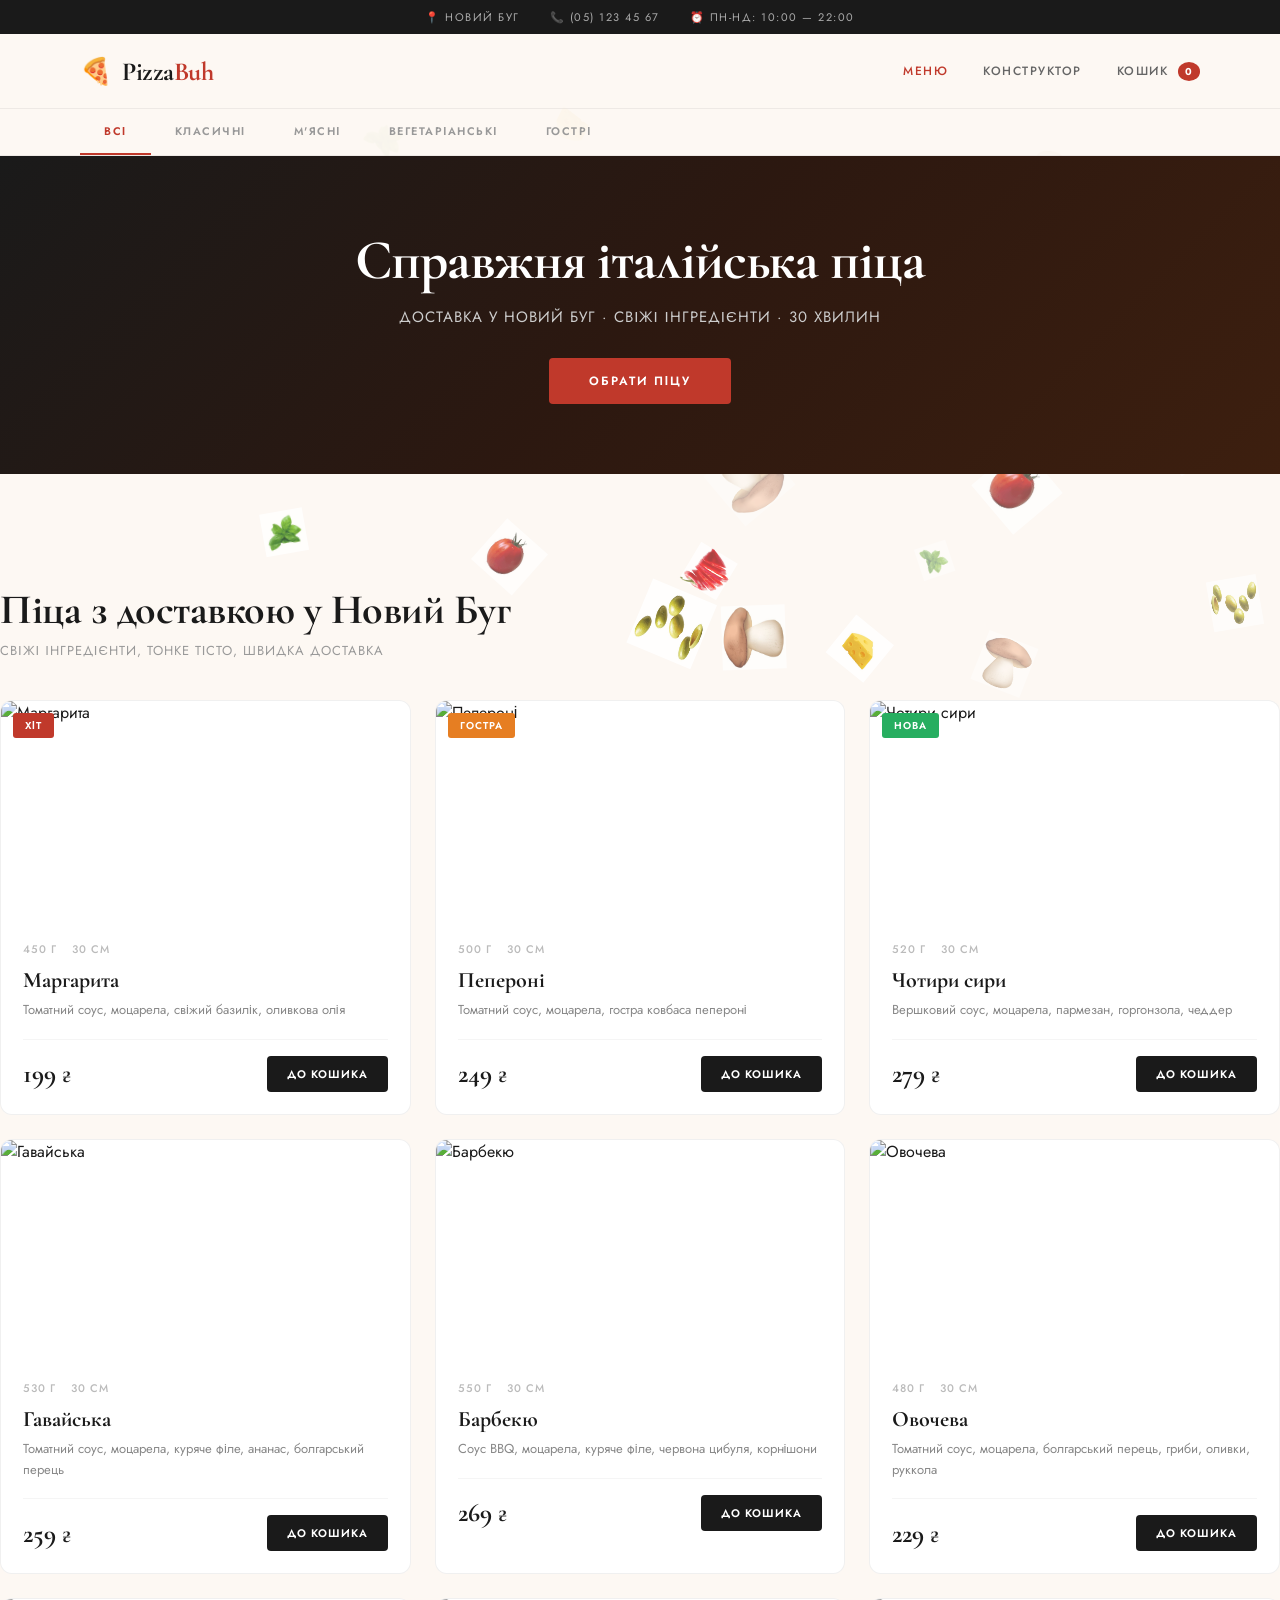
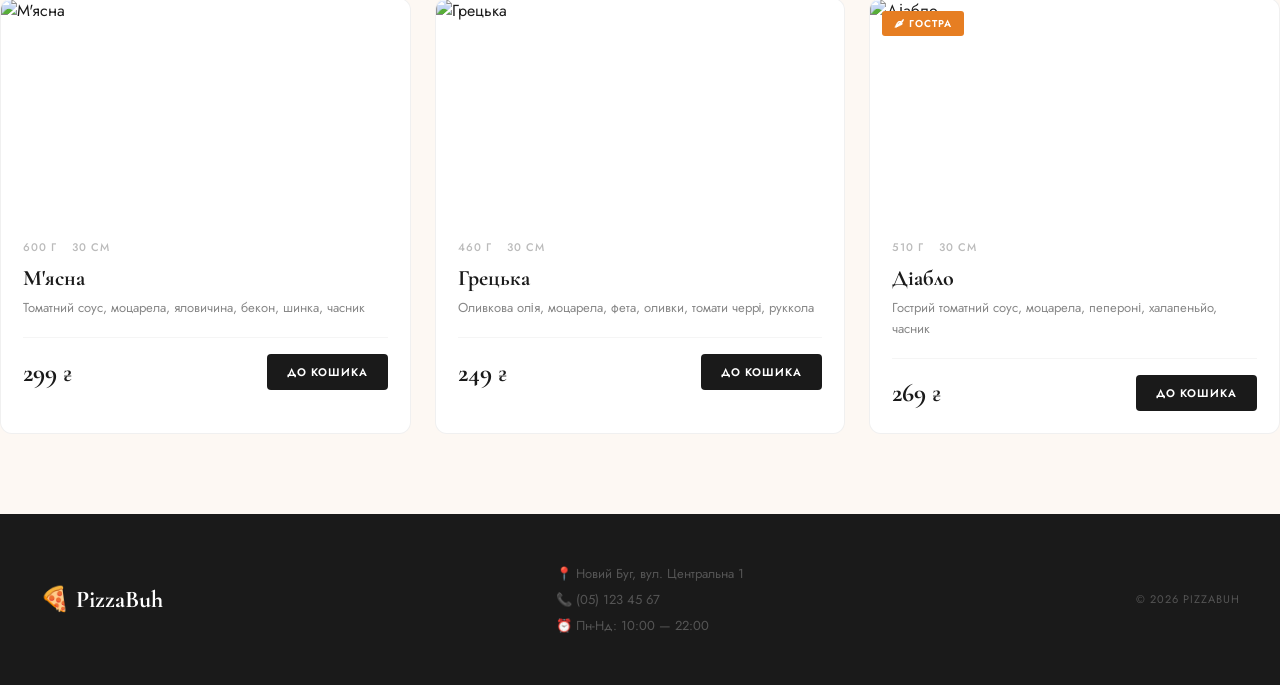
==== public/index.html @ c0961aca "Новий сайт PizzaBuh" ====
<!DOCTYPE html>
<html lang="uk">
<head>
    <meta charset="UTF-8">
    <meta name="viewport" content="width=device-width, initial-scale=1.0">
    <title>PizzaBuh — доставка піци у Новий Буг</title>
    <link rel="icon" href="data:image/svg+xml,<svg xmlns='http://www.w3.org/2000/svg' viewBox='0 0 100 100'><text y='.9em' font-size='90'>🍕</text></svg>">
    <link rel="stylesheet" href="css/style.css">
    <link href="https://fonts.googleapis.com/css2?family=Cormorant+Garamond:wght@400;600;700&family=Jost:wght@300;400;500;600;700&display=swap" rel="stylesheet">
</head>
<body>
<canvas id="food-canvas" style="position:fixed;top:0;left:0;width:100%;height:100%;pointer-events:none;z-index:0;"></canvas>
    <div class="topbar">
        <span>📍 Новий Буг</span>
        <span>📞 (05) 123 45 67</span>
        <span>⏰ Пн-Нд: 10:00 — 22:00</span>
    </div>

    <header>
        <div class="header-inner">
            <a href="index.html" class="logo">
                <span class="logo-icon">🍕</span>
                <span class="logo-text">Pizza<span>Buh</span></span>
            </a>
            <nav>
                <a href="index.html" class="active">Меню</a>
                <a href="constructor.html">Конструктор</a>
                <a href="cart.html">Кошик <span class="cart-badge" id="cart-count">0</span></a>
            </nav>
        </div>
    </header>

    <div class="categories">
        <div class="categories-inner">
            <button class="cat-btn active" onclick="filterPizza('all', this)">Всі</button>
            <button class="cat-btn" onclick="filterPizza('classic', this)">Класичні</button>
            <button class="cat-btn" onclick="filterPizza('meat', this)">М'ясні</button>
            <button class="cat-btn" onclick="filterPizza('veggie', this)">Вегетаріанські</button>
            <button class="cat-btn" onclick="filterPizza('spicy', this)">Гострі</button>
        </div>
    </div>
<!-- Герой секція -->
    <div class="hero-section">
        <div class="hero-content">
            <h2>Справжня італійська піца</h2>
            <p>Доставка у Новий Буг · Свіжі інгредієнти · 30 хвилин</p>
            <a href="#menu" class="hero-btn">Обрати піцу</a>
        </div>
    </div>
    <main class="menu-container" id="menu"></main>
        <h1 class="menu-title">Піца з доставкою у Новий Буг</h1>
        <p class="menu-subtitle">Свіжі інгредієнти, тонке тісто, швидка доставка</p>

        <div class="pizza-grid" id="pizza-grid">

            <div class="card" data-category="classic" onclick="openModal(1)">
                <div class="card-img-wrap">
                    <img src="https://images.unsplash.com/photo-1574071318508-1cdbab80d002?w=400&h=400&fit=crop" alt="Маргарита">
                    <span class="card-badge">Хіт</span>
                </div>
                <div class="card-body">
                    <div class="card-meta"><span>450 г</span><span>30 см</span></div>
                    <h3>Маргарита</h3>
                    <p>Томатний соус, моцарела, свіжий базилік, оливкова олія</p>
                    <div class="card-footer">
                        <div class="card-price">199 <span>₴</span></div>
                        <button onclick="event.stopPropagation(); addToCart('Маргарита', 199)">До кошика</button>
                    </div>
                </div>
            </div>

            <div class="card" data-category="meat" onclick="openModal(2)">
                <div class="card-img-wrap">
                    <img src="https://images.unsplash.com/photo-1628840042765-356cda07504e?w=400&h=400&fit=crop" alt="Пепероні">
                    <span class="card-badge card-badge--hot">Гостра</span>
                </div>
                <div class="card-body">
                    <div class="card-meta"><span>500 г</span><span>30 см</span></div>
                    <h3>Пепероні</h3>
                    <p>Томатний соус, моцарела, гостра ковбаса пепероні</p>
                    <div class="card-footer">
                        <div class="card-price">249 <span>₴</span></div>
                        <button onclick="event.stopPropagation(); addToCart('Пепероні', 249)">До кошика</button>
                    </div>
                </div>
            </div>

            <div class="card" data-category="classic" onclick="openModal(3)">
                <div class="card-img-wrap">
                    <img src="https://images.unsplash.com/photo-1513104890138-7c749659a591?w=400&h=400&fit=crop" alt="Чотири сири">
                    <span class="card-badge card-badge--new">Нова</span>
                </div>
                <div class="card-body">
                    <div class="card-meta"><span>520 г</span><span>30 см</span></div>
                    <h3>Чотири сири</h3>
                    <p>Вершковий соус, моцарела, пармезан, горгонзола, чеддер</p>
                    <div class="card-footer">
                        <div class="card-price">279 <span>₴</span></div>
                        <button onclick="event.stopPropagation(); addToCart('Чотири сири', 279)">До кошика</button>
                    </div>
                </div>
            </div>

            <div class="card" data-category="meat" onclick="openModal(4)">
                <div class="card-img-wrap">
                    <img src="https://images.unsplash.com/photo-1565299624946-b28f40a0ae38?w=400&h=400&fit=crop" alt="Гавайська">
                </div>
                <div class="card-body">
                    <div class="card-meta"><span>530 г</span><span>30 см</span></div>
                    <h3>Гавайська</h3>
                    <p>Томатний соус, моцарела, куряче філе, ананас, болгарський перець</p>
                    <div class="card-footer">
                        <div class="card-price">259 <span>₴</span></div>
                        <button onclick="event.stopPropagation(); addToCart('Гавайська', 259)">До кошика</button>
                    </div>
                </div>
            </div>

            <div class="card" data-category="spicy" onclick="openModal(5)">
                <div class="card-img-wrap">
                    <img src="https://images.unsplash.com/photo-1571407970349-bc81e7e96d47?w=400&h=400&fit=crop" alt="Барбекю">
                </div>
                <div class="card-body">
                    <div class="card-meta"><span>550 г</span><span>30 см</span></div>
                    <h3>Барбекю</h3>
                    <p>Соус BBQ, моцарела, куряче філе, червона цибуля, корнішони</p>
                    <div class="card-footer">
                        <div class="card-price">269 <span>₴</span></div>
                        <button onclick="event.stopPropagation(); addToCart('Барбекю', 269)">До кошика</button>
                    </div>
                </div>
            </div>

            <div class="card" data-category="veggie" onclick="openModal(6)">
                <div class="card-img-wrap">
                    <img src="https://images.unsplash.com/photo-1593560708920-61dd98c46a4e?w=400&h=400&fit=crop" alt="Овочева">
                </div>
                <div class="card-body">
                    <div class="card-meta"><span>480 г</span><span>30 см</span></div>
                    <h3>Овочева</h3>
                    <p>Томатний соус, моцарела, болгарський перець, гриби, оливки, руккола</p>
                    <div class="card-footer">
                        <div class="card-price">229 <span>₴</span></div>
                        <button onclick="event.stopPropagation(); addToCart('Овочева', 229)">До кошика</button>
                    </div>
                </div>
            </div>

            <div class="card" data-category="meat" onclick="openModal(7)">
                <div class="card-img-wrap">
                    <img src="https://images.unsplash.com/photo-1555072956-7758afb20e8f?w=400&h=400&fit=crop" alt="М'ясна">
                </div>
                <div class="card-body">
                    <div class="card-meta"><span>600 г</span><span>30 см</span></div>
                    <h3>М'ясна</h3>
                    <p>Томатний соус, моцарела, яловичина, бекон, шинка, часник</p>
                    <div class="card-footer">
                        <div class="card-price">299 <span>₴</span></div>
                        <button onclick="event.stopPropagation(); addToCart('М\'ясна', 299)">До кошика</button>
                    </div>
                </div>
            </div>

            <div class="card" data-category="veggie" onclick="openModal(8)">
                <div class="card-img-wrap">
                    <img src="https://images.unsplash.com/photo-1604382354936-07c5d9983bd3?w=400&h=400&fit=crop" alt="Грецька">
                </div>
                <div class="card-body">
                    <div class="card-meta"><span>460 г</span><span>30 см</span></div>
                    <h3>Грецька</h3>
                    <p>Оливкова олія, моцарела, фета, оливки, томати черрі, руккола</p>
                    <div class="card-footer">
                        <div class="card-price">249 <span>₴</span></div>
                        <button onclick="event.stopPropagation(); addToCart('Грецька', 249)">До кошика</button>
                    </div>
                </div>
            </div>

            <div class="card" data-category="spicy" onclick="openModal(9)">
                <div class="card-img-wrap">
                    <img src="https://images.unsplash.com/photo-1590947132387-155cc02f3212?w=400&h=400&fit=crop" alt="Діабло">
                    <span class="card-badge card-badge--hot">🌶 Гостра</span>
                </div>
                <div class="card-body">
                    <div class="card-meta"><span>510 г</span><span>30 см</span></div>
                    <h3>Діабло</h3>
                    <p>Гострий томатний соус, моцарела, пепероні, халапеньйо, часник</p>
                    <div class="card-footer">
                        <div class="card-price">269 <span>₴</span></div>
                        <button onclick="event.stopPropagation(); addToCart('Діабло', 269)">До кошика</button>
                    </div>
                </div>
            </div>

        </div>
    </main>

    <!-- Модальне вікно -->
    <div class="modal-overlay" id="modal-overlay" onclick="closeModal()">
        <div class="modal" id="modal" onclick="event.stopPropagation()">
            <button class="modal-close" onclick="closeModal()">✕</button>
            <div class="modal-content" id="modal-content"></div>
        </div>
    </div>

    <footer>
        <div class="footer-inner">
            <div class="footer-logo">🍕 PizzaBuh</div>
            <div class="footer-info">
                <p>📍 Новий Буг, вул. Центральна 1</p>
                <p>📞 (05) 123 45 67</p>
                <p>⏰ Пн-Нд: 10:00 — 22:00</p>
            </div>
            <div class="footer-copy">© 2026 PizzaBuh</div>
        </div>
    </footer>

    <script src="js/pizza.js"></script>
    <script src="js/main.js"></script>
</body>
</html>
---- public/css/style.css ----
/* ===== БАЗОВІ СТИЛІ ===== */
* {
    margin: 0;
    padding: 0;
    box-sizing: border-box;
}

body {
    font-family: 'Jost', sans-serif;
    background: #fdf8f3;
    color: #1a1a1a;
}

h1, h2, h3, h4 {
    font-family: 'Cormorant Garamond', serif;
}

/* ===== ВЕРХНІЙ РЯДОК ===== */
.topbar {
    background: #1a1a1a;
    color: #888;
    font-size: 11px;
    letter-spacing: 1.5px;
    padding: 9px 40px;
    display: flex;
    gap: 30px;
    justify-content: center;
    text-transform: uppercase;
}

.topbar span { color: #aaa; }

/* ===== ШАПКА ===== */
header {
    background: rgba(253, 248, 243, 0.95);
    backdrop-filter: blur(10px);
    border-bottom: 1px solid rgba(0,0,0,0.06);
    position: sticky;
    top: 0;
    z-index: 100;
}

.header-inner {
    max-width: 1200px;
    margin: 0 auto;
    padding: 18px 40px;
    display: flex;
    justify-content: space-between;
    align-items: center;
}

.logo {
    display: flex;
    align-items: center;
    gap: 10px;
    text-decoration: none;
}

.logo-icon { font-size: 26px; }

.logo-text {
    font-family: 'Cormorant Garamond', serif;
    font-size: 26px;
    font-weight: 700;
    color: #1a1a1a;
    letter-spacing: -0.5px;
}

.logo-text span { color: #c0392b; }

nav {
    display: flex;
    align-items: center;
    gap: 35px;
}

nav a {
    text-decoration: none;
    color: #666;
    font-weight: 500;
    font-size: 12px;
    letter-spacing: 1.5px;
    text-transform: uppercase;
    transition: color 0.2s;
}

nav a:hover, nav a.active { color: #c0392b; }

.cart-badge {
    background: #c0392b;
    color: white;
    border-radius: 50%;
    padding: 2px 7px;
    font-size: 10px;
    font-weight: 700;
    margin-left: 4px;
}

/* ===== КАТЕГОРІЇ ===== */
.categories {
    background: rgba(253, 248, 243, 0.95);
    border-bottom: 1px solid rgba(0,0,0,0.06);
}

.categories-inner {
    max-width: 1200px;
    margin: 0 auto;
    padding: 0 40px;
    display: flex;
    overflow-x: auto;
}

.cat-btn {
    background: none;
    border: none;
    border-bottom: 2px solid transparent;
    padding: 14px 24px;
    font-size: 11px;
    font-weight: 600;
    font-family: 'Jost', sans-serif;
    cursor: pointer;
    white-space: nowrap;
    transition: all 0.2s;
    color: #999;
    text-transform: uppercase;
    letter-spacing: 1.5px;
}

.cat-btn:hover { color: #1a1a1a; }

.cat-btn.active {
    color: #c0392b;
    border-bottom-color: #c0392b;
}

/* ===== ГЕРОЙ СЕКЦІЯ (фон) ===== */
.hero-section {
    background: linear-gradient(135deg, #1a1a1a 0%, #2c1810 50%, #3d1f0f 100%);
    padding: 70px 40px;
    text-align: center;
    position: relative;
    overflow: hidden;
}

.hero-section::before {
    content: '';
    position: absolute;
    top: 0; left: 0; right: 0; bottom: 0;
    background: url('https://images.unsplash.com/photo-1513104890138-7c749659a591?w=1400&h=600&fit=crop') center/cover;
    opacity: 0.15;
}

.hero-content {
    position: relative;
    z-index: 1;
}

.hero-content h2 {
    font-family: 'Cormorant Garamond', serif;
    font-size: 56px;
    font-weight: 700;
    color: white;
    letter-spacing: -1px;
    margin-bottom: 12px;
}

.hero-content p {
    color: #ccc;
    font-size: 15px;
    letter-spacing: 1px;
    text-transform: uppercase;
    margin-bottom: 30px;
}

.hero-btn {
    display: inline-block;
    background: #c0392b;
    color: white;
    padding: 14px 40px;
    border-radius: 4px;
    text-decoration: none;
    font-size: 12px;
    font-weight: 600;
    letter-spacing: 2px;
    text-transform: uppercase;
    transition: background 0.2s;
}

.hero-btn:hover { background: #a93226; }

/* ===== МЕНЮ ===== */
.menu-container {
    max-width: 1200px;
    margin: 0 auto;
    padding: 55px 40px;
}

.menu-title {
    font-family: 'Cormorant Garamond', serif;
    font-size: 42px;
    font-weight: 700;
    margin-bottom: 6px;
    color: #1a1a1a;
    letter-spacing: -0.5px;
}

.menu-subtitle {
    color: #999;
    font-size: 13px;
    letter-spacing: 1px;
    text-transform: uppercase;
    margin-bottom: 40px;
}

.pizza-grid {
    display: grid;
    grid-template-columns: repeat(3, 1fr);
    gap: 24px;
}

/* ===== КАРТКА ===== */
.card {
    background: white;
    border-radius: 12px;
    overflow: hidden;
    border: 1px solid rgba(0,0,0,0.06);
    transition: transform 0.3s, box-shadow 0.3s;
    cursor: pointer;
}

.card:hover {
    transform: translateY(-6px);
    box-shadow: 0 20px 50px rgba(0,0,0,0.1);
}

.card-img-wrap { position: relative; overflow: hidden; }

.card-img-wrap img {
    width: 100%;
    height: 220px;
    object-fit: cover;
    display: block;
    transition: transform 0.5s;
}

.card:hover .card-img-wrap img { transform: scale(1.08); }

.card-badge {
    position: absolute;
    top: 12px;
    left: 12px;
    background: #c0392b;
    color: white;
    font-size: 10px;
    font-weight: 600;
    padding: 5px 12px;
    border-radius: 3px;
    letter-spacing: 1px;
    text-transform: uppercase;
}

.card-badge--new { background: #27ae60; }
.card-badge--hot { background: #e67e22; }

.card-body { padding: 20px 22px 22px; }

.card-meta {
    display: flex;
    gap: 15px;
    font-size: 11px;
    color: #bbb;
    margin-bottom: 10px;
    text-transform: uppercase;
    letter-spacing: 1px;
    font-weight: 500;
}

.card-body h3 {
    font-family: 'Cormorant Garamond', serif;
    font-size: 22px;
    font-weight: 700;
    margin-bottom: 7px;
    color: #1a1a1a;
}

.card-body p {
    font-size: 13px;
    color: #888;
    line-height: 1.6;
    margin-bottom: 18px;
}

.card-footer {
    display: flex;
    justify-content: space-between;
    align-items: center;
    border-top: 1px solid #f5f5f5;
    padding-top: 16px;
}

.card-price {
    font-family: 'Cormorant Garamond', serif;
    font-size: 26px;
    font-weight: 700;
    color: #1a1a1a;
}

.hrn {
    font-family: 'Cormorant Garamond', serif;
    font-size: 20px;
    font-weight: 700;
    color: #1a1a1a;
}

.card-price .currency {
    font-size: 18px;
    font-weight: 700;
    color: #1a1a1a;
    margin-left: 2px;
}

.card-price span {
    font-size: 22px;
    color: #1a1a1a;
    font-weight: 700;
    font-family: 'Cormorant Garamond', serif;
}

.card button {
    background: #1a1a1a;
    color: white;
    border: none;
    padding: 10px 20px;
    border-radius: 4px;
    font-size: 11px;
    font-weight: 600;
    font-family: 'Jost', sans-serif;
    cursor: pointer;
    transition: background 0.2s;
    letter-spacing: 1px;
    text-transform: uppercase;
}

.card button:hover { background: #c0392b; }

/* ===== МОДАЛЬНЕ ВІКНО ===== */
.modal-overlay {
    position: fixed;
    top: 0; left: 0;
    width: 100%; height: 100%;
    background: rgba(0,0,0,0.7);
    z-index: 1000;
    display: flex;
    justify-content: center;
    align-items: center;
    opacity: 0;
    visibility: hidden;
    transition: all 0.3s;
    backdrop-filter: blur(6px);
}

.modal-overlay.active {
    opacity: 1;
    visibility: visible;
}

.modal {
    background: white;
    border-radius: 16px;
    width: 90%;
    max-width: 860px;
    max-height: 90vh;
    overflow-y: auto;
    position: relative;
    transform: translateY(30px);
    transition: transform 0.3s;
}

.modal-overlay.active .modal { transform: translateY(0); }

.modal-close {
    position: absolute;
    top: 16px;
    right: 16px;
    background: rgba(255,255,255,0.9);
    border: none;
    width: 36px;
    height: 36px;
    border-radius: 50%;
    font-size: 16px;
    cursor: pointer;
    z-index: 10;
    transition: all 0.2s;
}

.modal-close:hover { background: #c0392b; color: white; }

.modal-content { display: flex; }

.modal-img { width: 45%; flex-shrink: 0; }

.modal-img img {
    width: 100%;
    height: 100%;
    min-height: 420px;
    object-fit: cover;
    border-radius: 16px 0 0 16px;
    display: block;
}

.modal-info { padding: 38px; flex: 1; }

.modal-info h2 {
    font-family: 'Cormorant Garamond', serif;
    font-size: 34px;
    font-weight: 700;
    letter-spacing: -0.5px;
    margin-bottom: 8px;
}

.modal-meta {
    display: flex;
    gap: 15px;
    color: #bbb;
    font-size: 11px;
    font-weight: 500;
    text-transform: uppercase;
    letter-spacing: 1px;
    margin-bottom: 16px;
}

.modal-desc {
    font-size: 14px;
    color: #666;
    line-height: 1.8;
    margin-bottom: 16px;
    padding-bottom: 16px;
    border-bottom: 1px solid #f0f0f0;
}

.modal-allergens {
    font-size: 12px;
    color: #bbb;
    margin-bottom: 8px;
    letter-spacing: 0.3px;
}

.modal-allergens strong { color: #888; }

.modal-size-title {
    font-size: 11px;
    font-weight: 600;
    text-transform: uppercase;
    letter-spacing: 1px;
    color: #888;
    margin-bottom: 10px;
    margin-top: 20px;
}

.modal-size-btns {
    display: flex;
    gap: 8px;
    margin-bottom: 24px;
}

.modal-size-btn {
    flex: 1;
    padding: 10px 8px;
    border: 1.5px solid #eee;
    border-radius: 8px;
    background: none;
    cursor: pointer;
    font-family: 'Jost', sans-serif;
    font-weight: 600;
    font-size: 12px;
    color: #666;
    transition: all 0.2s;
    text-align: center;
    letter-spacing: 0.5px;
}

.modal-size-btn small {
    display: block;
    font-size: 11px;
    opacity: 0.6;
    margin-top: 2px;
}

.modal-size-btn:hover { border-color: #1a1a1a; color: #1a1a1a; }

.modal-size-btn.active {
    border-color: #1a1a1a;
    background: #1a1a1a;
    color: white;
}

.modal-buy {
    display: flex;
    align-items: center;
    gap: 20px;
}

.modal-price {
    font-family: 'Cormorant Garamond', serif;
    font-size: 36px;
    font-weight: 700;
    color: #1a1a1a;
}

.modal-btn {
    flex: 1;
    background: #c0392b;
    color: white;
    border: none;
    padding: 14px;
    border-radius: 6px;
    font-size: 12px;
    font-weight: 600;
    font-family: 'Jost', sans-serif;
    cursor: pointer;
    transition: background 0.2s;
    letter-spacing: 1.5px;
    text-transform: uppercase;
}

.modal-btn:hover { background: #a93226; }

/* ===== ХЛІБНІ КРИХТИ ===== */
.breadcrumb {
    background: #fdf8f3;
    border-bottom: 1px solid rgba(0,0,0,0.06);
    padding: 12px 0;
}

.breadcrumb-inner {
    max-width: 1200px;
    margin: 0 auto;
    padding: 0 40px;
    display: flex;
    gap: 8px;
    align-items: center;
    font-size: 12px;
    color: #bbb;
    letter-spacing: 0.5px;
}

.breadcrumb-inner a { color: #bbb; text-decoration: none; }
.breadcrumb-inner a:hover { color: #c0392b; }

/* ===== КОШИК ===== */
.cart-page {
    max-width: 1200px;
    margin: 0 auto;
    padding: 55px 40px;
}

.cart-wrapper {
    display: flex;
    gap: 30px;
    align-items: flex-start;
    margin-top: 30px;
}

.cart-items {
    flex: 2;
    display: flex;
    flex-direction: column;
    gap: 14px;
}

.cart-item {
    background: white;
    border-radius: 12px;
    padding: 16px;
    display: flex;
    align-items: center;
    gap: 16px;
    border: 1px solid rgba(0,0,0,0.06);
    transition: box-shadow 0.2s;
}

.cart-item:hover { box-shadow: 0 4px 20px rgba(0,0,0,0.07); }

.cart-item img {
    width: 90px;
    height: 90px;
    border-radius: 10px;
    object-fit: cover;
    flex-shrink: 0;
}

.cart-item-info { flex: 1; }

.cart-item-name {
    font-family: 'Cormorant Garamond', serif;
    font-size: 18px;
    font-weight: 700;
    color: #1a1a1a;
    margin-bottom: 4px;
}

.cart-item-weight {
    font-size: 11px;
    color: #bbb;
    font-weight: 500;
    text-transform: uppercase;
    letter-spacing: 1px;
    margin-bottom: 6px;
}

.cart-item-price {
    font-family: 'Cormorant Garamond', serif;
    font-size: 22px;
    font-weight: 700;
    color: #1a1a1a;
}

.cart-item-remove {
    background: #f5f5f5;
    border: none;
    width: 34px;
    height: 34px;
    border-radius: 50%;
    cursor: pointer;
    font-size: 13px;
    color: #999;
    transition: all 0.2s;
    flex-shrink: 0;
}

.cart-item-remove:hover { background: #c0392b; color: white; }

.cart-empty {
    background: white;
    border-radius: 16px;
    padding: 70px;
    text-align: center;
    border: 1px solid rgba(0,0,0,0.06);
}

.cart-empty-icon { font-size: 64px; margin-bottom: 20px; }

.cart-empty h3 {
    font-family: 'Cormorant Garamond', serif;
    font-size: 28px;
    font-weight: 700;
    margin-bottom: 8px;
}

.cart-empty p { color: #888; font-size: 14px; }

/* ===== ФОРМА КОШИКА ===== */
.cart-sidebar {
    flex: 1;
    background: white;
    border-radius: 16px;
    padding: 30px;
    border: 1px solid rgba(0,0,0,0.06);
    position: sticky;
    top: 90px;
}

.cart-sidebar h3 {
    font-family: 'Cormorant Garamond', serif;
    font-size: 24px;
    font-weight: 700;
    margin-bottom: 22px;
    color: #1a1a1a;
}

.form-group {
    display: flex;
    flex-direction: column;
    gap: 6px;
    margin-bottom: 14px;
}

.form-group label {
    font-size: 10px;
    font-weight: 600;
    text-transform: uppercase;
    letter-spacing: 1.5px;
    color: #888;
}

.form-group input,
.form-group textarea,
.form-group select {
    border: 1.5px solid #eee;
    border-radius: 8px;
    padding: 11px 14px;
    font-size: 14px;
    font-family: 'Jost', sans-serif;
    outline: none;
    transition: border 0.2s;
    color: #1a1a1a;
    background: white;
}

.form-group input:focus,
.form-group textarea:focus,
.form-group select:focus { border-color: #1a1a1a; }

.form-group textarea { height: 75px; resize: none; }

/* Оплата */
.payment-section { margin-bottom: 16px; }

.payment-options {
    display: flex;
    gap: 10px;
    margin-top: 8px;
}

.payment-option {
    flex: 1;
    border: 1.5px solid #eee;
    border-radius: 8px;
    padding: 12px 10px;
    cursor: pointer;
    text-align: center;
    transition: all 0.2s;
    font-size: 12px;
    font-weight: 600;
    color: #666;
    letter-spacing: 0.5px;
}

.payment-option:hover { border-color: #1a1a1a; color: #1a1a1a; }

.payment-option.active {
    border-color: #1a1a1a;
    background: #1a1a1a;
    color: white;
}

.payment-option span {
    display: block;
    font-size: 20px;
    margin-bottom: 4px;
}

.card-fields { margin-top: 12px; }

.card-row {
    display: flex;
    gap: 10px;
}

.cart-total {
    font-family: 'Cormorant Garamond', serif;
    font-size: 26px;
    font-weight: 700;
    color: #1a1a1a;
    padding-top: 16px;
    border-top: 1.5px solid #f0f0f0;
    margin-bottom: 16px;
    display: flex;
    justify-content: space-between;
    align-items: center;
}

.cart-total span:first-child {
    font-family: 'Jost', sans-serif;
    font-size: 12px;
    font-weight: 600;
    color: #888;
    text-transform: uppercase;
    letter-spacing: 1px;
}

.btn-order {
    width: 100%;
    background: #c0392b;
    color: white;
    border: none;
    padding: 15px;
    border-radius: 6px;
    font-size: 12px;
    font-weight: 600;
    font-family: 'Jost', sans-serif;
    cursor: pointer;
    transition: background 0.2s;
    letter-spacing: 2px;
    text-transform: uppercase;
}

.btn-order:hover { background: #a93226; }

/* ===== УСПІШНЕ ЗАМОВЛЕННЯ ===== */
.success-overlay {
    position: fixed;
    top: 0; left: 0;
    width: 100%; height: 100%;
    background: rgba(0,0,0,0.7);
    display: flex;
    justify-content: center;
    align-items: center;
    z-index: 1000;
    backdrop-filter: blur(6px);
}

.success-overlay.hidden { display: none; }

.success-box {
    background: white;
    border-radius: 20px;
    padding: 55px;
    text-align: center;
    max-width: 480px;
    width: 90%;
}

.success-icon { font-size: 64px; margin-bottom: 20px; }

.success-box h2 {
    font-family: 'Cormorant Garamond', serif;
    font-size: 32px;
    font-weight: 700;
    margin-bottom: 12px;
}

.success-box p { color: #666; font-size: 14px; line-height: 1.7; }

/* ===== КОНСТРУКТОР ===== */
.constructor-page {
    max-width: 1200px;
    margin: 0 auto;
    padding: 55px 40px;
}

.constructor-wrapper {
    display: flex;
    gap: 30px;
    align-items: flex-start;
    margin-top: 30px;
}

.constructor-steps { flex: 2; display: flex; flex-direction: column; gap: 20px; }

.step {
    background: white;
    border-radius: 14px;
    padding: 26px;
    border: 1px solid rgba(0,0,0,0.06);
}

.step-header {
    display: flex;
    align-items: center;
    gap: 12px;
    margin-bottom: 18px;
}

.step-num {
    background: #1a1a1a;
    color: white;
    width: 28px;
    height: 28px;
    border-radius: 50%;
    display: flex;
    align-items: center;
    justify-content: center;
    font-size: 12px;
    font-weight: 700;
    flex-shrink: 0;
    letter-spacing: 0;
}

.step-header h3 {
    font-family: 'Cormorant Garamond', serif;
    font-size: 20px;
    font-weight: 700;
    color: #1a1a1a;
}

.step-options { display: flex; gap: 10px; flex-wrap: wrap; }

.step-option {
    display: flex;
    flex-direction: column;
    align-items: center;
    gap: 6px;
    padding: 16px 20px;
    border: 1.5px solid #eee;
    border-radius: 10px;
    cursor: pointer;
    transition: all 0.2s;
    min-width: 110px;
    text-align: center;
}

.step-option:hover { border-color: #ccc; }

.step-option.active {
    border-color: #1a1a1a;
    background: #1a1a1a;
}

.step-option-img {
    width: 60px;
    height: 60px;
    border-radius: 8px;
    object-fit: cover;
}

.step-option-label {
    font-size: 12px;
    font-weight: 600;
    color: #1a1a1a;
    letter-spacing: 0.3px;
    text-transform: uppercase;
}

.step-option.active .step-option-label { color: white; }

.step-option-sub {
    font-size: 11px;
    color: #bbb;
}

.step-option.active .step-option-sub { color: #aaa; }

/* Інгредієнти */
.ingredients-grid {
    display: grid;
    grid-template-columns: repeat(5, 1fr);
    gap: 10px;
}

.ingredient-card {
    display: flex;
    flex-direction: column;
    align-items: center;
    gap: 6px;
    padding: 14px 8px;
    border: 1.5px solid #eee;
    border-radius: 10px;
    cursor: pointer;
    transition: all 0.2s;
    text-align: center;
    position: relative;
}

.ingredient-card input {
    position: absolute;
    opacity: 0;
    width: 0;
    height: 0;
}

.ingredient-card:hover { border-color: #ccc; }

.ingredient-card.checked {
    border-color: #c0392b;
    background: #fff8f7;
}

.ing-img {
    width: 50px;
    height: 50px;
    border-radius: 50%;
    object-fit: cover;
}

.ing-name {
    font-size: 11px;
    font-weight: 600;
    color: #1a1a1a;
    text-transform: uppercase;
    letter-spacing: 0.5px;
}

.ing-price { font-size: 11px; color: #bbb; }

/* Підсумок */
.constructor-summary {
    flex: 1;
    background: white;
    border-radius: 14px;
    padding: 28px;
    border: 1px solid rgba(0,0,0,0.06);
    position: sticky;
    top: 90px;
    text-align: center;
}

.summary-pizza-img {
    width: 120px;
    height: 120px;
    border-radius: 50%;
    object-fit: cover;
    margin: 0 auto 16px;
    display: block;
    border: 3px solid #f0f0f0;
}

.constructor-summary h3 {
    font-family: 'Cormorant Garamond', serif;
    font-size: 22px;
    font-weight: 700;
    color: #1a1a1a;
    margin-bottom: 20px;
}

.summary-rows { display: flex; flex-direction: column; gap: 10px; margin-bottom: 20px; text-align: left; }

.summary-row {
    display: flex;
    justify-content: space-between;
    font-size: 13px;
    padding-bottom: 10px;
    border-bottom: 1px solid #f5f5f5;
}

.summary-row span:first-child { color: #888; text-transform: uppercase; letter-spacing: 0.5px; font-size: 11px; }
.summary-row span:last-child { font-weight: 600; color: #1a1a1a; text-align: right; max-width: 60%; }

.summary-price {
    display: flex;
    justify-content: space-between;
    align-items: center;
    margin-bottom: 20px;
    padding-top: 15px;
    border-top: 1.5px solid #f0f0f0;
}

.summary-price span:first-child {
    font-size: 11px;
    font-weight: 600;
    color: #888;
    text-transform: uppercase;
    letter-spacing: 1px;
}

#sum-price {
    font-family: 'Cormorant Garamond', serif;
    font-size: 28px;
    font-weight: 700;
    color: #1a1a1a;
}

/* ===== ФУТЕР ===== */
footer {
    background: #1a1a1a;
    color: #555;
    margin-top: 80px;
    padding: 50px 40px;
}

.footer-inner {
    max-width: 1200px;
    margin: 0 auto;
    display: flex;
    justify-content: space-between;
    align-items: center;
    flex-wrap: wrap;
    gap: 20px;
}

.footer-logo {
    font-family: 'Cormorant Garamond', serif;
    font-size: 24px;
    font-weight: 700;
    color: white;
}

.footer-info { display: flex; flex-direction: column; gap: 7px; font-size: 13px; }
.footer-copy { font-size: 11px; letter-spacing: 1px; text-transform: uppercase; }

/* ===== СПОВІЩЕННЯ ===== */
.notification {
    position: fixed;
    bottom: 30px;
    right: 30px;
    background: #1a1a1a;
    color: white;
    padding: 14px 24px;
    border-radius: 8px;
    font-size: 13px;
    font-weight: 500;
    opacity: 0;
    transform: translateY(20px);
    transition: all 0.3s;
    z-index: 999;
    box-shadow: 0 8px 30px rgba(0,0,0,0.2);
    letter-spacing: 0.3px;
}

.notification.show { opacity: 1; transform: translateY(0); }

/* ===== АДАПТАЦІЯ ===== */
@media (max-width: 900px) {
    .pizza-grid { grid-template-columns: repeat(2, 1fr); }
    .modal-content { flex-direction: column; }
    .modal-img { width: 100%; }
    .modal-img img { min-height: 250px; border-radius: 16px 16px 0 0; }
    .constructor-wrapper { flex-direction: column; }
    .constructor-summary { position: static; width: 100%; }
    .ingredients-grid { grid-template-columns: repeat(3, 1fr); }
    .cart-wrapper { flex-direction: column; }
    .cart-sidebar { position: static; width: 100%; }
}

@media (max-width: 600px) {
    .topbar { display: none; }
    .header-inner { padding: 14px 20px; }
    .categories-inner { padding: 0 20px; }
    .menu-container, .cart-page, .constructor-page { padding: 30px 20px; }
    .pizza-grid { grid-template-columns: 1fr; }
    .hero-content h2 { font-size: 36px; }
    .ingredients-grid { grid-template-columns: repeat(2, 1fr); }
    .footer-inner { flex-direction: column; text-align: center; }
    .payment-options { flex-direction: column; }
}
/* Приховані елементи */
.hidden { display: none !important; }

/* Захист картки */
.card-secure {
    font-size: 12px;
    color: #27ae60;
    text-align: center;
    padding: 10px;
    background: #f0faf4;
    border-radius: 8px;
    margin-top: 8px;
    letter-spacing: 0.3px;
}
/* Всі елементи поверх canvas */
.topbar, header, .categories, .hero-section,
main, footer, .modal-overlay, .notification,
.success-overlay {
    position: relative;
    z-index: 2;
}

.card {
    position: relative;
    z-index: 3;
}

#food-canvas {
    z-index: 1 !important;
}
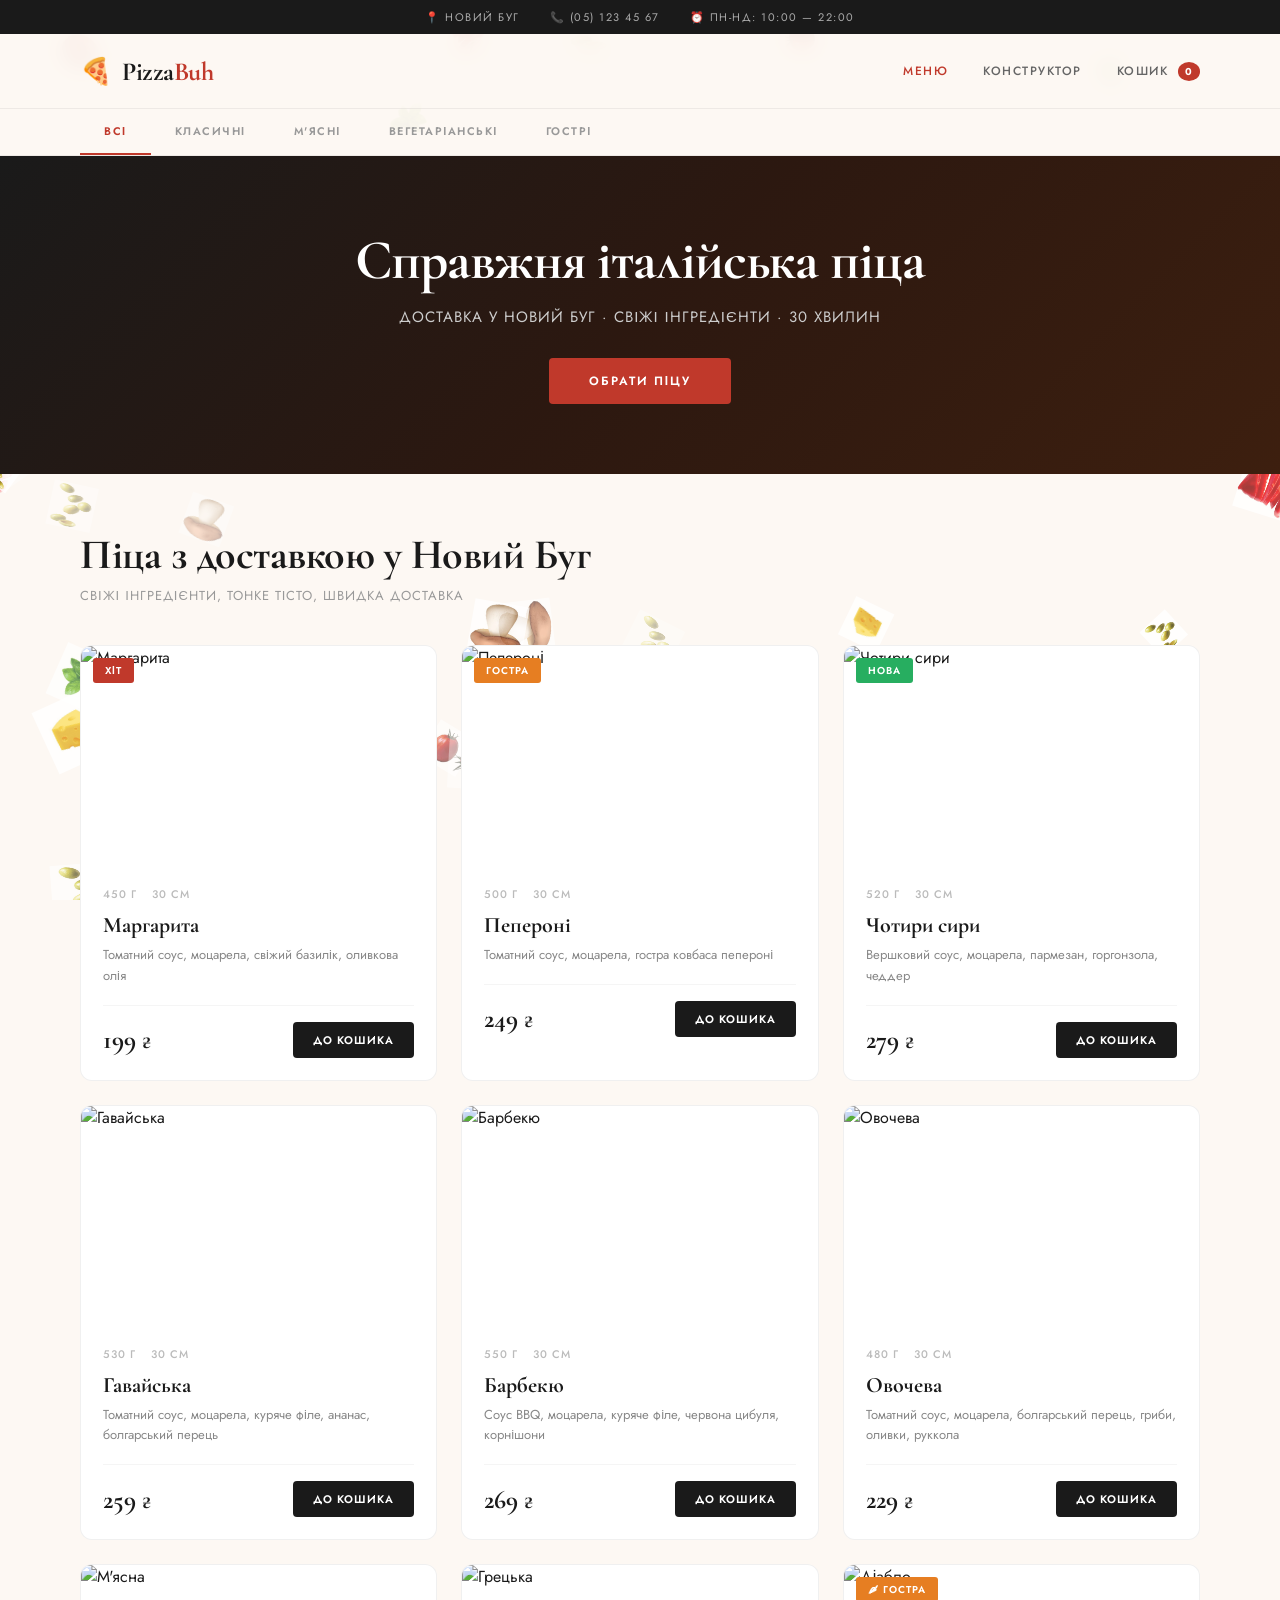
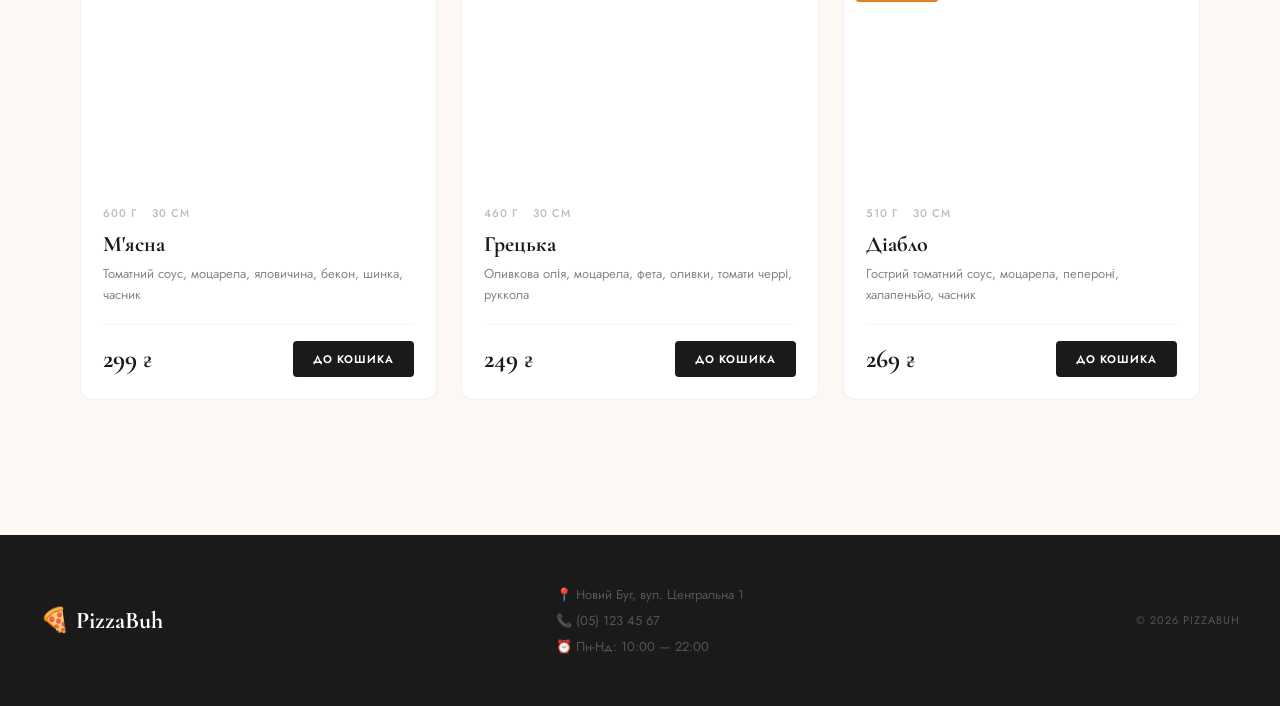
==== commit 6ae713f7: "Виправлення сповіщень" ====
--- a/public/index.html
+++ b/public/index.html
@@ -9,7 +9,9 @@
     <link href="https://fonts.googleapis.com/css2?family=Cormorant+Garamond:wght@400;600;700&family=Jost:wght@300;400;500;600;700&display=swap" rel="stylesheet">
 </head>
 <body>
+
 <canvas id="food-canvas" style="position:fixed;top:0;left:0;width:100%;height:100%;pointer-events:none;z-index:0;"></canvas>
+
     <div class="topbar">
         <span>📍 Новий Буг</span>
         <span>📞 (05) 123 45 67</span>
@@ -39,7 +41,8 @@
             <button class="cat-btn" onclick="filterPizza('spicy', this)">Гострі</button>
         </div>
     </div>
-<!-- Герой секція -->
+
+    <!-- Герой секція -->
     <div class="hero-section">
         <div class="hero-content">
             <h2>Справжня італійська піца</h2>
@@ -47,7 +50,8 @@
             <a href="#menu" class="hero-btn">Обрати піцу</a>
         </div>
     </div>
-    <main class="menu-container" id="menu"></main>
+
+    <main class="menu-container" id="menu">
         <h1 class="menu-title">Піца з доставкою у Новий Буг</h1>
         <p class="menu-subtitle">Свіжі інгредієнти, тонке тісто, швидка доставка</p>
 
@@ -64,7 +68,7 @@
                     <p>Томатний соус, моцарела, свіжий базилік, оливкова олія</p>
                     <div class="card-footer">
                         <div class="card-price">199 <span>₴</span></div>
-                        <button onclick="event.stopPropagation(); addToCart('Маргарита', 199)">До кошика</button>
+                        <button onclick="event.stopPropagation(); addToCart('Маргарита', 199);">До кошика</button>
                     </div>
                 </div>
             </div>
@@ -80,7 +84,7 @@
                     <p>Томатний соус, моцарела, гостра ковбаса пепероні</p>
                     <div class="card-footer">
                         <div class="card-price">249 <span>₴</span></div>
-                        <button onclick="event.stopPropagation(); addToCart('Пепероні', 249)">До кошика</button>
+                        <button onclick="event.stopPropagation(); addToCart('Пепероні', 249);">До кошика</button>
                     </div>
                 </div>
             </div>
@@ -96,7 +100,7 @@
                     <p>Вершковий соус, моцарела, пармезан, горгонзола, чеддер</p>
                     <div class="card-footer">
                         <div class="card-price">279 <span>₴</span></div>
-                        <button onclick="event.stopPropagation(); addToCart('Чотири сири', 279)">До кошика</button>
+                        <button onclick="event.stopPropagation(); addToCart('Чотири сири', 279);">До кошика</button>
                     </div>
                 </div>
             </div>
@@ -111,7 +115,7 @@
                     <p>Томатний соус, моцарела, куряче філе, ананас, болгарський перець</p>
                     <div class="card-footer">
                         <div class="card-price">259 <span>₴</span></div>
-                        <button onclick="event.stopPropagation(); addToCart('Гавайська', 259)">До кошика</button>
+                        <button onclick="event.stopPropagation(); addToCart('Гавайська', 259);">До кошика</button>
                     </div>
                 </div>
             </div>
@@ -126,14 +130,14 @@
                     <p>Соус BBQ, моцарела, куряче філе, червона цибуля, корнішони</p>
                     <div class="card-footer">
                         <div class="card-price">269 <span>₴</span></div>
-                        <button onclick="event.stopPropagation(); addToCart('Барбекю', 269)">До кошика</button>
+                        <button onclick="event.stopPropagation(); addToCart('Барбекю', 269);">До кошика</button>
                     </div>
                 </div>
             </div>
 
             <div class="card" data-category="veggie" onclick="openModal(6)">
                 <div class="card-img-wrap">
-                    <img src="https://images.unsplash.com/photo-1593560708920-61dd98c46a4e?w=400&h=400&fit=crop" alt="Овочева">
+                    <img src="https://images.unsplash.com/photo-1540914124281-342587941389?w=400&h=400&fit=crop" alt="Овочева">
                 </div>
                 <div class="card-body">
                     <div class="card-meta"><span>480 г</span><span>30 см</span></div>
@@ -141,14 +145,14 @@
                     <p>Томатний соус, моцарела, болгарський перець, гриби, оливки, руккола</p>
                     <div class="card-footer">
                         <div class="card-price">229 <span>₴</span></div>
-                        <button onclick="event.stopPropagation(); addToCart('Овочева', 229)">До кошика</button>
+                        <button onclick="event.stopPropagation(); addToCart('Овочева', 229);">До кошика</button>
                     </div>
                 </div>
             </div>
 
             <div class="card" data-category="meat" onclick="openModal(7)">
                 <div class="card-img-wrap">
-                    <img src="https://images.unsplash.com/photo-1555072956-7758afb20e8f?w=400&h=400&fit=crop" alt="М'ясна">
+                    <img src="https://images.unsplash.com/photo-1590947132387-155cc02f3212?w=400&h=400&fit=crop" alt="М'ясна">
                 </div>
                 <div class="card-body">
                     <div class="card-meta"><span>600 г</span><span>30 см</span></div>
@@ -156,14 +160,14 @@
                     <p>Томатний соус, моцарела, яловичина, бекон, шинка, часник</p>
                     <div class="card-footer">
                         <div class="card-price">299 <span>₴</span></div>
-                        <button onclick="event.stopPropagation(); addToCart('М\'ясна', 299)">До кошика</button>
+                        <button onclick="event.stopPropagation(); addToCart('М\'ясна', 299);">До кошика</button>
                     </div>
                 </div>
             </div>
 
             <div class="card" data-category="veggie" onclick="openModal(8)">
                 <div class="card-img-wrap">
-                    <img src="https://images.unsplash.com/photo-1604382354936-07c5d9983bd3?w=400&h=400&fit=crop" alt="Грецька">
+                    <img src="https://images.unsplash.com/photo-1571997478779-2adcbbe9ab2f?w=400&h=400&fit=crop" alt="Грецька">
                 </div>
                 <div class="card-body">
                     <div class="card-meta"><span>460 г</span><span>30 см</span></div>
@@ -171,14 +175,14 @@
                     <p>Оливкова олія, моцарела, фета, оливки, томати черрі, руккола</p>
                     <div class="card-footer">
                         <div class="card-price">249 <span>₴</span></div>
-                        <button onclick="event.stopPropagation(); addToCart('Грецька', 249)">До кошика</button>
+                        <button onclick="event.stopPropagation(); addToCart('Грецька', 249);">До кошика</button>
                     </div>
                 </div>
             </div>
 
             <div class="card" data-category="spicy" onclick="openModal(9)">
                 <div class="card-img-wrap">
-                    <img src="https://images.unsplash.com/photo-1590947132387-155cc02f3212?w=400&h=400&fit=crop" alt="Діабло">
+                    <img src="https://images.unsplash.com/photo-1565299585323-38d6b0865b47?w=400&h=400&fit=crop" alt="Діабло">
                     <span class="card-badge card-badge--hot">🌶 Гостра</span>
                 </div>
                 <div class="card-body">
@@ -187,7 +191,7 @@
                     <p>Гострий томатний соус, моцарела, пепероні, халапеньйо, часник</p>
                     <div class="card-footer">
                         <div class="card-price">269 <span>₴</span></div>
-                        <button onclick="event.stopPropagation(); addToCart('Діабло', 269)">До кошика</button>
+                        <button onclick="event.stopPropagation(); addToCart('Діабло', 269);">До кошика</button>
                     </div>
                 </div>
             </div>
